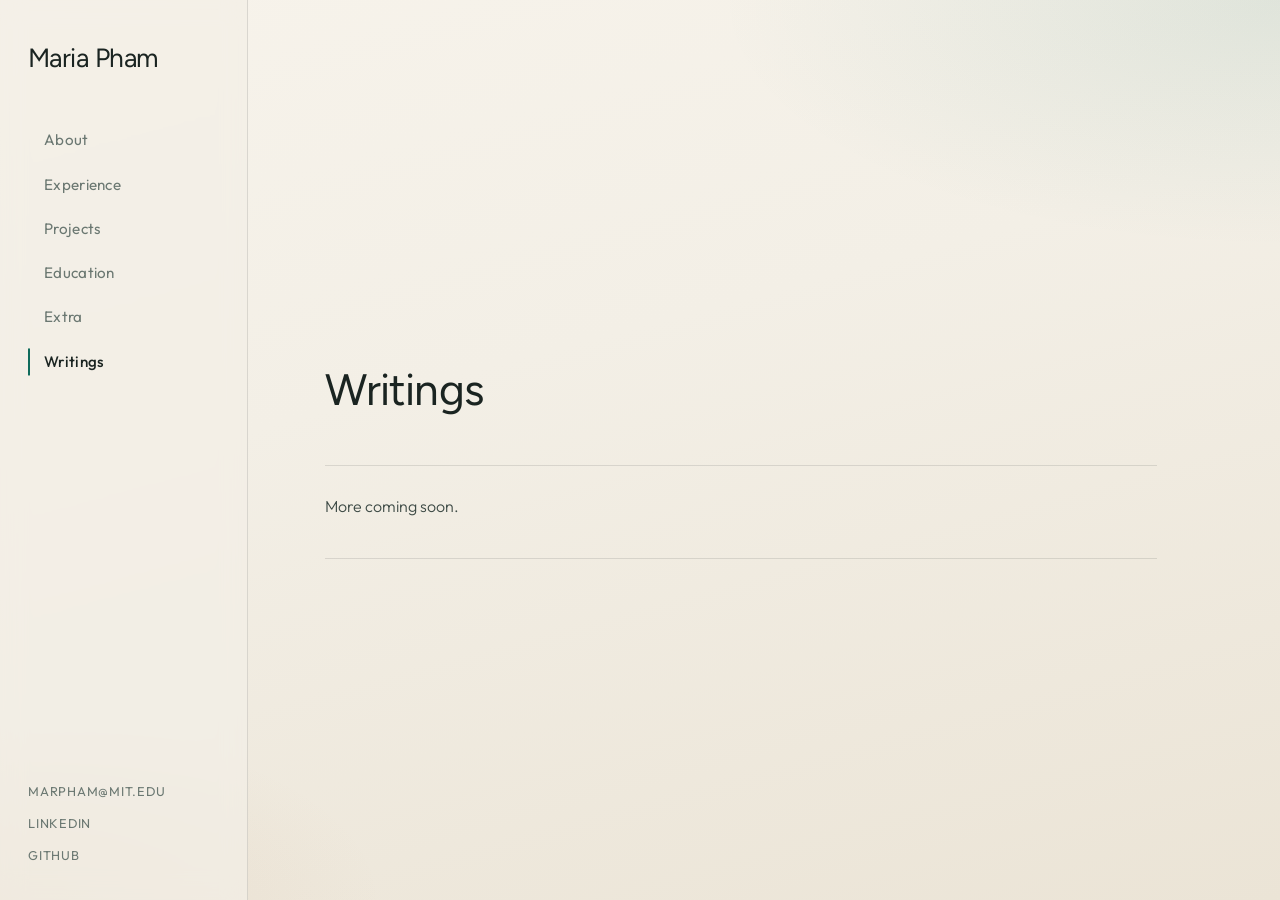
==== writings.html @ c7faa5ea "writing tab" ====
<!DOCTYPE html>
<html lang="en">
  <head>
    <meta charset="UTF-8" />
    <meta name="viewport" content="width=device-width, initial-scale=1.0" />
    <title>Writings — Maria Pham</title>
    <meta
      name="description"
      content="Writings and notes by Maria Pham."
    />
    <link rel="preconnect" href="https://fonts.googleapis.com" />
    <link rel="preconnect" href="https://fonts.gstatic.com" crossorigin />
    <link
      href="https://fonts.googleapis.com/css2?family=Figtree:ital,wght@0,300..900;1,300..900&family=Outfit:wght@300;400;500;600&display=swap"
      rel="stylesheet"
    />
    <link rel="stylesheet" href="styles.css" />
  </head>
  <body>
    <div class="page">
      <aside class="sidebar" aria-label="Site navigation">
        <a class="brand" href="index.html#about">Maria Pham</a>
        <nav class="nav">
          <a class="nav-link" href="index.html#about">About</a>
          <a class="nav-link" href="index.html#experience">Experience</a>
          <a class="nav-link" href="index.html#projects">Projects</a>
          <a class="nav-link" href="index.html#education">Education</a>
          <a class="nav-link" href="index.html#extra">Extra</a>
          <a
            class="nav-link is-active"
            href="writings.html"
            data-section="writings"
            aria-current="page"
            >Writings</a
          >
        </nav>
        <ul class="sidebar-links" aria-label="Contact">
          <li>
            <a href="mailto:marpham@mit.edu">marpham@mit.edu</a>
          </li>
          <li>
            <a
              href="https://www.linkedin.com/in/mar-pham"
              target="_blank"
              rel="noopener noreferrer"
              >LinkedIn</a
            >
          </li>
          <li>
            <a
              href="https://github.com/mar258"
              target="_blank"
              rel="noopener noreferrer"
              >GitHub</a
            >
          </li>
        </ul>
      </aside>

      <button
        class="menu-toggle"
        type="button"
        aria-label="Open navigation"
        aria-expanded="false"
        aria-controls="mobile-nav"
      >
        <span></span>
        <span></span>
      </button>

      <div class="mobile-nav" id="mobile-nav" hidden>
        <a class="brand" href="index.html#about">Maria Pham</a>
        <nav class="nav">
          <a class="nav-link" href="index.html#about">About</a>
          <a class="nav-link" href="index.html#experience">Experience</a>
          <a class="nav-link" href="index.html#projects">Projects</a>
          <a class="nav-link" href="index.html#education">Education</a>
          <a class="nav-link" href="index.html#extra">Extra</a>
          <a
            class="nav-link is-active"
            href="writings.html"
            data-section="writings"
            aria-current="page"
            >Writings</a
          >
        </nav>
        <ul class="sidebar-links" aria-label="Contact">
          <li>
            <a href="mailto:marpham@mit.edu">marpham@mit.edu</a>
          </li>
          <li>
            <a
              href="https://www.linkedin.com/in/mar-pham"
              target="_blank"
              rel="noopener noreferrer"
              >LinkedIn</a
            >
          </li>
          <li>
            <a
              href="https://github.com/mar258"
              target="_blank"
              rel="noopener noreferrer"
              >GitHub</a
            >
          </li>
        </ul>
      </div>

      <main class="main">
        <section class="section" id="writings">
          <header class="section-header reveal">
            <h1 class="section-title">Writings</h1>
          </header>

          <ul class="project-list">
            <li class="project reveal">
              <p class="project-copy">More coming soon.</p>
            </li>
          </ul>
        </section>
      </main>
    </div>

    <script src="script.js"></script>
  </body>
</html>
---- styles.css ----
:root {
  --ink: #1a2421;
  --ink-soft: #3d4a45;
  --muted: #6b7872;
  --line: rgba(26, 36, 33, 0.12);
  --paper: #f3efe6;
  --paper-deep: #e7e0d2;
  --accent: #0f6b5c;
  --accent-soft: rgba(15, 107, 92, 0.12);
  --sidebar-width: 15.5rem;
  --ease: cubic-bezier(0.22, 1, 0.36, 1);
  --font-display: "Figtree", "Avenir Next", sans-serif;
  --font-body: "Outfit", "Avenir Next", sans-serif;
}

*,
*::before,
*::after {
  box-sizing: border-box;
}

html {
  scroll-behavior: smooth;
}

@media (prefers-reduced-motion: reduce) {
  html {
    scroll-behavior: auto;
  }

  *,
  *::before,
  *::after {
    animation-duration: 0.01ms !important;
    animation-iteration-count: 1 !important;
    transition-duration: 0.01ms !important;
  }
}

html,
body {
  width: 100%;
  height: 100%;
}

body {
  margin: 0;
  min-height: 100vh;
  min-height: 100svh;
  color: var(--ink);
  font-family: var(--font-body);
  font-weight: 400;
  line-height: 1.6;
  overflow-x: hidden;
  background:
    radial-gradient(ellipse 80% 50% at 100% 0%, rgba(15, 107, 92, 0.09), transparent 55%),
    radial-gradient(ellipse 60% 40% at 0% 100%, rgba(180, 120, 70, 0.1), transparent 50%),
    linear-gradient(165deg, #f7f3eb 0%, var(--paper) 40%, #ebe4d6 100%);
  background-attachment: fixed;
}

a {
  color: inherit;
  text-decoration: none;
}

img {
  max-width: 100%;
  display: block;
}

.page {
  display: grid;
  grid-template-columns: var(--sidebar-width) minmax(0, 1fr);
  width: 100%;
  min-height: 100vh;
  min-height: 100svh;
}

/* ——— Sidebar ——— */

.sidebar {
  position: sticky;
  top: 0;
  height: 100vh;
  height: 100svh;
  display: flex;
  flex-direction: column;
  padding: 2.75rem 1.75rem 2rem;
  border-right: 1px solid var(--line);
  background: rgba(243, 239, 230, 0.72);
  backdrop-filter: blur(12px);
  z-index: 20;
}

.brand {
  font-family: var(--font-display);
  font-size: 1.65rem;
  line-height: 1.1;
  letter-spacing: -0.02em;
  color: var(--ink);
  transition: color 0.25s var(--ease);
}

.brand:hover {
  color: var(--accent);
}

.nav {
  display: flex;
  flex-direction: column;
  gap: 0.35rem;
  margin-top: 3rem;
}

.nav-link {
  position: relative;
  padding: 0.45rem 0 0.45rem 1rem;
  color: var(--muted);
  font-size: 0.95rem;
  font-weight: 400;
  letter-spacing: 0.02em;
  transition: color 0.25s var(--ease), transform 0.25s var(--ease);
}

.nav-link::before {
  content: "";
  position: absolute;
  left: 0;
  top: 50%;
  width: 2px;
  height: 0;
  background: var(--accent);
  transform: translateY(-50%);
  transition: height 0.3s var(--ease);
}

.nav-link:hover {
  color: var(--ink);
  transform: translateX(2px);
}

.nav-link.is-active {
  color: var(--ink);
  font-weight: 500;
}

.nav-link.is-active::before {
  height: 70%;
}

.sidebar-links {
  list-style: none;
  margin: auto 0 0;
  padding: 0;
  display: flex;
  flex-direction: column;
  gap: 0.4rem;
}

.sidebar-links a {
  font-size: 0.8rem;
  letter-spacing: 0.06em;
  text-transform: uppercase;
  color: var(--muted);
  transition: color 0.25s var(--ease);
}

.sidebar-links a:hover {
  color: var(--accent);
}

/* ——— Mobile menu ——— */

.menu-toggle {
  display: none;
  position: fixed;
  top: 1.1rem;
  right: 1.1rem;
  z-index: 40;
  width: 2.75rem;
  height: 2.75rem;
  border: 1px solid var(--line);
  border-radius: 0.5rem;
  background: rgba(243, 239, 230, 0.92);
  cursor: pointer;
  padding: 0;
  flex-direction: column;
  align-items: center;
  justify-content: center;
  gap: 6px;
}

.menu-toggle span {
  display: block;
  width: 1.1rem;
  height: 1.5px;
  background: var(--ink);
  transition: transform 0.3s var(--ease), opacity 0.2s;
}

body.nav-open .menu-toggle span:first-child {
  transform: translateY(3.75px) rotate(45deg);
}

body.nav-open .menu-toggle span:last-child {
  transform: translateY(-3.75px) rotate(-45deg);
}

.mobile-nav {
  display: none;
}

/* ——— Main ——— */

.main {
  min-width: 0;
  width: 100%;
}

.section {
  width: 100%;
  min-height: 100vh;
  min-height: 100svh;
  display: flex;
  flex-direction: column;
  justify-content: center;
  padding: 5.5rem clamp(2rem, 6vw, 5.5rem) 4rem;
  scroll-margin-top: 0;
}

.section + .section {
  border-top: 1px solid var(--line);
}

.section-header {
  margin-bottom: 2.5rem;
  max-width: 48rem;
}

.section-title {
  margin: 0 0 0.6rem;
  font-family: var(--font-display);
  font-size: clamp(2rem, 4vw, 2.75rem);
  font-weight: 400;
  letter-spacing: -0.02em;
  line-height: 1.15;
}

.section-lede {
  margin: 0;
  max-width: 36rem;
  color: var(--ink-soft);
  font-size: 1.05rem;
  font-weight: 300;
}

/* ——— Hero / About ——— */

.hero {
  position: relative;
  padding-top: 4rem;
  padding-bottom: 4rem;
}

.hero-atmosphere {
  position: absolute;
  inset: 0;
  pointer-events: none;
  background:
    linear-gradient(
      120deg,
      transparent 40%,
      rgba(15, 107, 92, 0.06) 70%,
      transparent 100%
    ),
    url("data:image/svg+xml,%3Csvg viewBox='0 0 200 200' xmlns='http://www.w3.org/2000/svg'%3E%3Cfilter id='n'%3E%3CfeTurbulence type='fractalNoise' baseFrequency='0.85' numOctaves='4' stitchTiles='stitch'/%3E%3C/filter%3E%3Crect width='100%25' height='100%25' filter='url(%23n)' opacity='0.04'/%3E%3C/svg%3E");
  animation: atmosphere-drift 18s ease-in-out infinite alternate;
}

@keyframes atmosphere-drift {
  from {
    opacity: 0.7;
    transform: translate3d(0, 0, 0);
  }
  to {
    opacity: 1;
    transform: translate3d(-1.5%, 1%, 0);
  }
}

.hero-content {
  position: relative;
  max-width: 52rem;
  padding-bottom: 3.5rem;
}

.eyebrow {
  margin: 0 0 1rem;
  font-size: 0.8rem;
  font-weight: 500;
  letter-spacing: 0.16em;
  text-transform: uppercase;
  color: var(--accent);
}

.hero-name {
  margin: 0 0 1.25rem;
  font-family: var(--font-display);
  font-size: clamp(3.5rem, 9vw, 6.5rem);
  font-weight: 400;
  line-height: 0.95;
  letter-spacing: -0.03em;
}

.hero-lede {
  margin: 0 0 2rem;
  max-width: 36rem;
  font-size: clamp(1.1rem, 2.2vw, 1.3rem);
  font-weight: 300;
  color: var(--ink-soft);
  line-height: 1.55;
}

.hero-actions {
  display: flex;
  flex-wrap: wrap;
  gap: 1.25rem 2rem;
}

.text-link {
  position: relative;
  font-size: 0.95rem;
  font-weight: 500;
  color: var(--accent);
}

.text-link::after {
  content: "";
  position: absolute;
  left: 0;
  bottom: -2px;
  width: 100%;
  height: 1px;
  background: currentColor;
  transform: scaleX(0);
  transform-origin: left;
  transition: transform 0.35s var(--ease);
}

.text-link:hover::after {
  transform: scaleX(1);
}

/* ——— Experience ——— */

.experience-group + .experience-group {
  margin-top: 3rem;
}

.experience-subtitle {
  margin: 0 0 1.5rem;
  font-family: var(--font-display);
  font-size: 1.15rem;
  font-weight: 500;
  letter-spacing: -0.01em;
  color: var(--ink);
}

.timeline {
  list-style: none;
  margin: 0;
  padding: 0;
  display: flex;
  flex-direction: column;
  gap: 2.25rem;
  max-width: 52rem;
  width: 100%;
}

.timeline-item {
  display: grid;
  gap: 0.75rem;
  padding-left: 1.25rem;
  border-left: 2px solid var(--accent-soft);
  transition: border-color 0.3s var(--ease);
}

.timeline-item:hover {
  border-left-color: var(--accent);
}

.timeline-meta {
  display: flex;
  flex-wrap: wrap;
  align-items: baseline;
  gap: 0.35rem 1rem;
}

.timeline-role {
  font-weight: 500;
  font-size: 1.1rem;
}

.timeline-org {
  color: var(--accent);
  font-weight: 400;
}

.timeline-dates {
  margin-left: auto;
  font-size: 0.85rem;
  color: var(--muted);
  letter-spacing: 0.02em;
}

.timeline-copy {
  margin: 0;
  color: var(--ink-soft);
  font-weight: 300;
  max-width: 34rem;
}

.timeline-list {
  margin: 0;
  padding: 0;
  list-style: none;
  display: flex;
  flex-direction: column;
  gap: 0.45rem;
  max-width: 42rem;
}

.timeline-list li {
  position: relative;
  padding-left: 1rem;
  color: var(--ink-soft);
  font-weight: 300;
  line-height: 1.5;
}

.timeline-list li::before {
  content: "";
  position: absolute;
  left: 0;
  top: 0.65em;
  width: 0.35rem;
  height: 0.35rem;
  border-radius: 50%;
  background: var(--accent);
  opacity: 0.65;
}

.education-meta {
  align-items: flex-start;
}

.education-heading {
  display: flex;
  flex-direction: column;
  gap: 0.25rem;
  min-width: 0;
}

.education-school {
  font-family: var(--font-display);
  font-size: 1.45rem;
  line-height: 1.2;
  letter-spacing: -0.02em;
  color: var(--ink);
}

.education-degree {
  color: var(--accent);
  font-size: 0.95rem;
  font-weight: 400;
  line-height: 1.35;
}

.education-timeline {
  gap: 3.5rem;
}

.education-details {
  display: flex;
  flex-direction: column;
  gap: 0.2rem;
}

.education-details .timeline-copy {
  max-width: 48rem;
}

/* ——— Projects ——— */

.project-list {
  list-style: none;
  margin: 0;
  padding: 0;
  display: flex;
  flex-direction: column;
  max-width: 52rem;
  width: 100%;
}

.project {
  padding: 1.75rem 0;
  border-top: 1px solid var(--line);
}

.project:last-child {
  border-bottom: 1px solid var(--line);
}

.project-link {
  display: flex;
  align-items: baseline;
  justify-content: space-between;
  gap: 1rem;
  margin-bottom: 0.5rem;
}

.project-name {
  font-family: var(--font-display);
  font-size: 1.75rem;
  letter-spacing: -0.02em;
  transition: color 0.25s var(--ease);
}

.project-arrow {
  font-size: 1.25rem;
  color: var(--muted);
  transition: transform 0.3s var(--ease), color 0.25s var(--ease);
}

.project-link:hover .project-name {
  color: var(--accent);
}

.project-link:hover .project-arrow {
  color: var(--accent);
  transform: translateX(4px);
}

.project-copy {
  margin: 0 0 0.65rem;
  color: var(--ink-soft);
  font-weight: 300;
  max-width: 34rem;
}

.project-tags {
  margin: 0;
  font-size: 0.8rem;
  letter-spacing: 0.04em;
  color: var(--muted);
}

/* ——— Extra ——— */

.section-extra {
  justify-content: flex-start;
  min-height: auto;
  padding-top: 5rem;
  padding-bottom: 5rem;
}

.extra-grid {
  display: grid;
  gap: 1.5rem;
  max-width: 52rem;
  width: 100%;
}

.crossword {
  width: 100%;
  max-width: 56rem;
  margin-top: 3rem;
}

.crossword-title {
  margin: 0 0 1.25rem;
  font-family: var(--font-display);
  font-size: clamp(1.5rem, 3vw, 2rem);
  font-weight: 400;
  letter-spacing: -0.02em;
}

.crossword-embed {
  position: relative;
  width: 100%;
  text-align: center;
  padding-bottom: 2rem;
}

.pm-attribution-div {
  font-family: var(--font-body);
  font-size: 0.75rem;
  color: var(--muted);
  position: absolute;
  top: 100%;
  left: 50%;
  transform: translate(-50%, 0);
  padding-top: 0.35rem;
  width: 100%;
}

.pm-attribution-div a {
  color: var(--muted);
  text-decoration: underline;
}

.extra-grid > p {
  margin: 0;
  color: var(--ink-soft);
  font-weight: 300;
  font-size: 1.05rem;
  max-width: 34rem;
}

.extra-list {
  margin: 0;
  padding: 0;
  list-style: none;
  display: flex;
  flex-direction: column;
  gap: 0.65rem;
}

.extra-list li {
  position: relative;
  padding-left: 1.1rem;
  color: var(--ink);
  font-weight: 400;
}

.extra-list li::before {
  content: "";
  position: absolute;
  left: 0;
  top: 0.7em;
  width: 0.4rem;
  height: 0.4rem;
  border-radius: 50%;
  background: var(--accent);
  opacity: 0.7;
}

.site-footer {
  margin-top: 3.5rem;
  padding-top: 2rem;
  border-top: 1px solid var(--line);
}

.site-footer p {
  margin: 0;
  color: var(--muted);
  font-size: 0.95rem;
}

.site-footer a {
  color: var(--accent);
  font-weight: 500;
  border-bottom: 1px solid transparent;
  transition: border-color 0.25s var(--ease);
}

.site-footer a:hover {
  border-bottom-color: currentColor;
}

/* ——— Reveal motion ——— */

.reveal {
  opacity: 0;
  transform: translateY(18px);
  transition:
    opacity 0.7s var(--ease),
    transform 0.7s var(--ease);
}

.reveal.is-visible {
  opacity: 1;
  transform: translateY(0);
}

.hero-content .reveal:nth-child(1) {
  transition-delay: 0.05s;
}

.hero-content .reveal:nth-child(2) {
  transition-delay: 0.15s;
}

.hero-content .reveal:nth-child(3) {
  transition-delay: 0.25s;
}

.hero-content .reveal:nth-child(4) {
  transition-delay: 0.35s;
}

/* ——— Responsive ——— */

@media (max-width: 860px) {
  .page {
    grid-template-columns: 1fr;
  }

  .sidebar {
    display: none;
  }

  .menu-toggle {
    display: flex;
  }

  .mobile-nav {
    display: flex;
    flex-direction: column;
    position: fixed;
    inset: 0;
    z-index: 30;
    padding: 5rem 1.75rem 2rem;
    background: rgba(243, 239, 230, 0.97);
    backdrop-filter: blur(16px);
    transform: translateY(-100%);
    opacity: 0;
    pointer-events: none;
    transition:
      transform 0.45s var(--ease),
      opacity 0.35s var(--ease);
  }

  .mobile-nav[hidden] {
    display: flex;
  }

  body.nav-open .mobile-nav {
    transform: translateY(0);
    opacity: 1;
    pointer-events: auto;
  }

  .mobile-nav .nav {
    margin-top: 2.5rem;
    gap: 0.5rem;
  }

  .mobile-nav .nav-link {
    font-size: 1.35rem;
    font-family: var(--font-display);
    padding-left: 0.85rem;
  }

  .mobile-nav .sidebar-links {
    margin-top: auto;
  }

  .section {
    padding: 4rem 1.35rem 3rem;
    min-height: 100svh;
  }

  .hero {
    padding-top: 5.5rem;
  }

  .timeline-dates {
    margin-left: 0;
    width: 100%;
  }
}
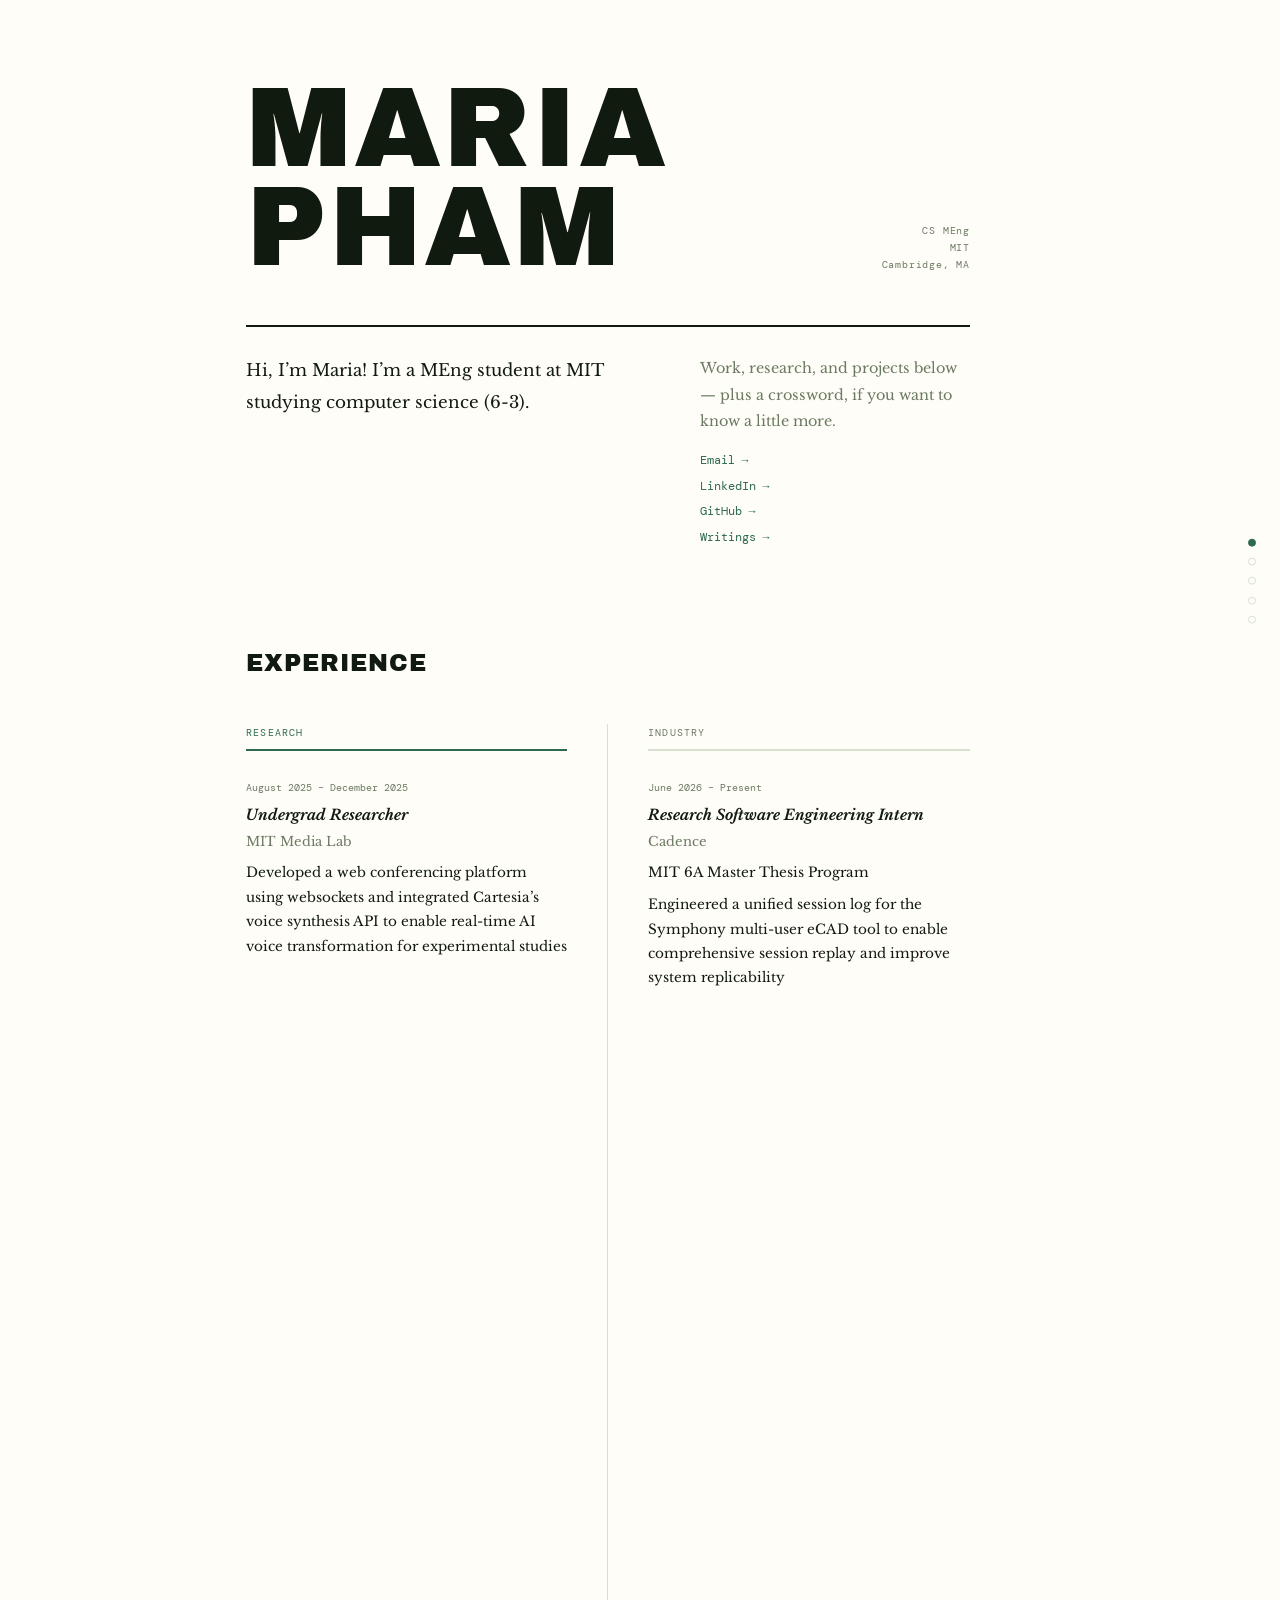
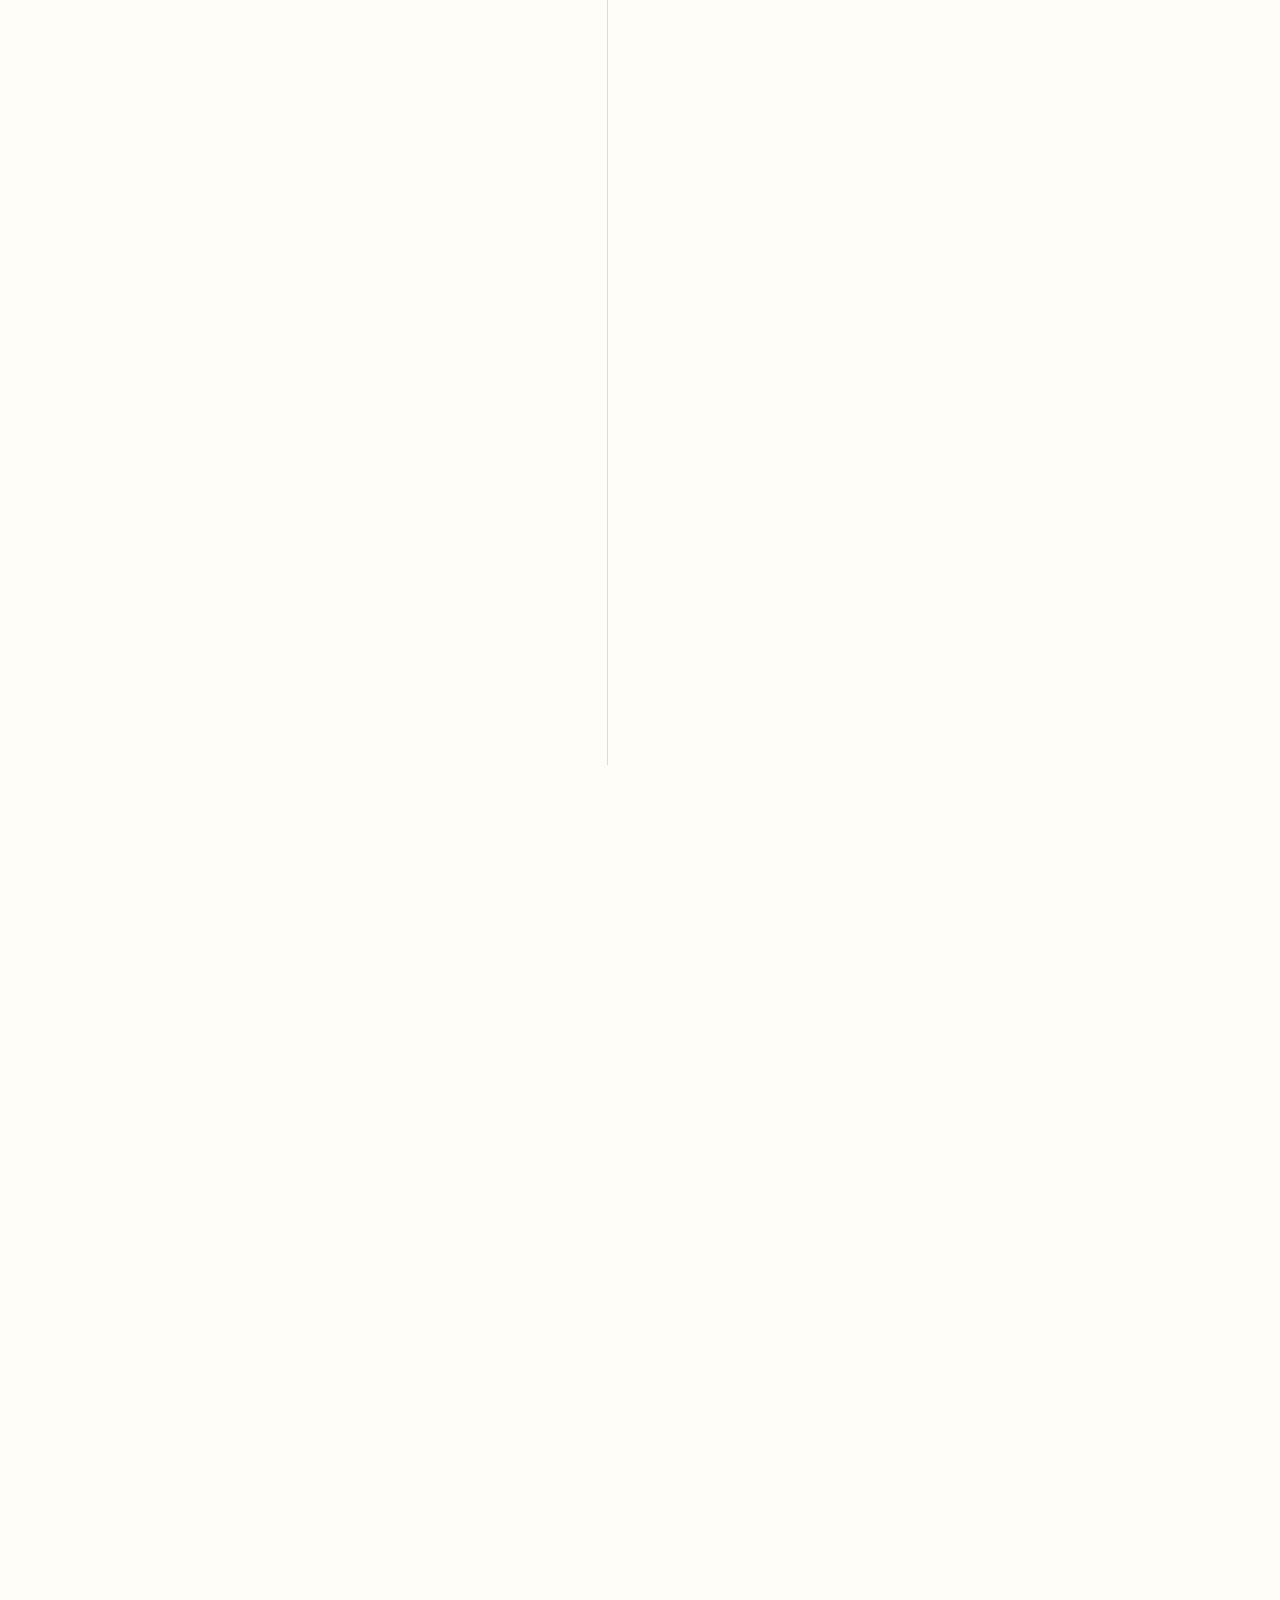
==== commit 0adeb1ef: "design change" ====
--- a/writings.html
+++ b/writings.html
@@ -2,126 +2,11 @@
 <html lang="en">
   <head>
     <meta charset="UTF-8" />
-    <meta name="viewport" content="width=device-width, initial-scale=1.0" />
+    <meta http-equiv="refresh" content="0; url=index.html#writings" />
     <title>Writings — Maria Pham</title>
-    <meta
-      name="description"
-      content="Writings and notes by Maria Pham."
-    />
-    <link rel="preconnect" href="https://fonts.googleapis.com" />
-    <link rel="preconnect" href="https://fonts.gstatic.com" crossorigin />
-    <link
-      href="https://fonts.googleapis.com/css2?family=Figtree:ital,wght@0,300..900;1,300..900&family=Outfit:wght@300;400;500;600&display=swap"
-      rel="stylesheet"
-    />
-    <link rel="stylesheet" href="styles.css" />
+    <link rel="canonical" href="index.html#writings" />
   </head>
   <body>
-    <div class="page">
-      <aside class="sidebar" aria-label="Site navigation">
-        <a class="brand" href="index.html#about">Maria Pham</a>
-        <nav class="nav">
-          <a class="nav-link" href="index.html#about">About</a>
-          <a class="nav-link" href="index.html#experience">Experience</a>
-          <a class="nav-link" href="index.html#projects">Projects</a>
-          <a class="nav-link" href="index.html#education">Education</a>
-          <a class="nav-link" href="index.html#extra">Extra</a>
-          <a
-            class="nav-link is-active"
-            href="writings.html"
-            data-section="writings"
-            aria-current="page"
-            >Writings</a
-          >
-        </nav>
-        <ul class="sidebar-links" aria-label="Contact">
-          <li>
-            <a href="mailto:marpham@mit.edu">marpham@mit.edu</a>
-          </li>
-          <li>
-            <a
-              href="https://www.linkedin.com/in/mar-pham"
-              target="_blank"
-              rel="noopener noreferrer"
-              >LinkedIn</a
-            >
-          </li>
-          <li>
-            <a
-              href="https://github.com/mar258"
-              target="_blank"
-              rel="noopener noreferrer"
-              >GitHub</a
-            >
-          </li>
-        </ul>
-      </aside>
-
-      <button
-        class="menu-toggle"
-        type="button"
-        aria-label="Open navigation"
-        aria-expanded="false"
-        aria-controls="mobile-nav"
-      >
-        <span></span>
-        <span></span>
-      </button>
-
-      <div class="mobile-nav" id="mobile-nav" hidden>
-        <a class="brand" href="index.html#about">Maria Pham</a>
-        <nav class="nav">
-          <a class="nav-link" href="index.html#about">About</a>
-          <a class="nav-link" href="index.html#experience">Experience</a>
-          <a class="nav-link" href="index.html#projects">Projects</a>
-          <a class="nav-link" href="index.html#education">Education</a>
-          <a class="nav-link" href="index.html#extra">Extra</a>
-          <a
-            class="nav-link is-active"
-            href="writings.html"
-            data-section="writings"
-            aria-current="page"
-            >Writings</a
-          >
-        </nav>
-        <ul class="sidebar-links" aria-label="Contact">
-          <li>
-            <a href="mailto:marpham@mit.edu">marpham@mit.edu</a>
-          </li>
-          <li>
-            <a
-              href="https://www.linkedin.com/in/mar-pham"
-              target="_blank"
-              rel="noopener noreferrer"
-              >LinkedIn</a
-            >
-          </li>
-          <li>
-            <a
-              href="https://github.com/mar258"
-              target="_blank"
-              rel="noopener noreferrer"
-              >GitHub</a
-            >
-          </li>
-        </ul>
-      </div>
-
-      <main class="main">
-        <section class="section" id="writings">
-          <header class="section-header reveal">
-            <h1 class="section-title">Writings</h1>
-          </header>
-
-          <ul class="project-list">
-            <li class="project reveal">
-              <p class="project-copy">More coming soon.</p>
-            </li>
-          </ul>
-        </section>
-      </main>
-    </div>
-
-    <script src="script.js"></script>
+    <p><a href="index.html#writings">Writings have moved here.</a></p>
   </body>
 </html>
